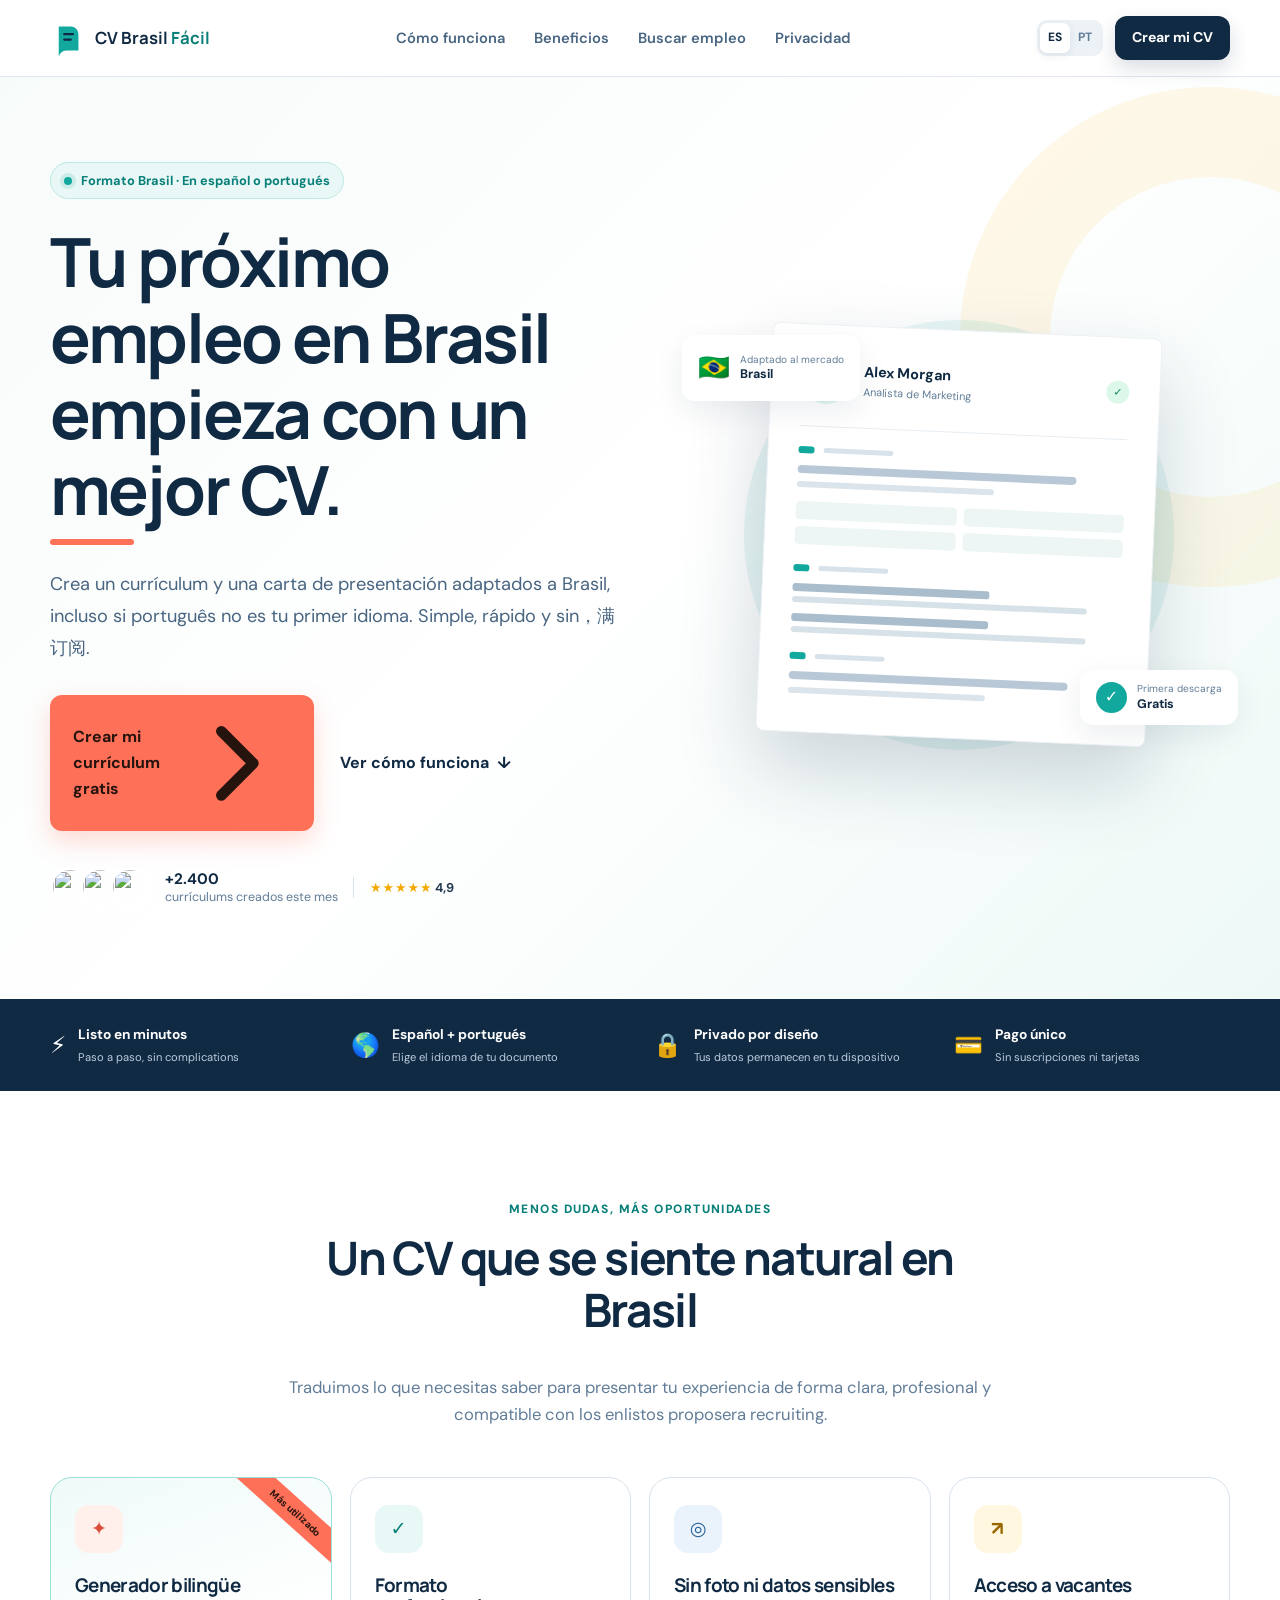
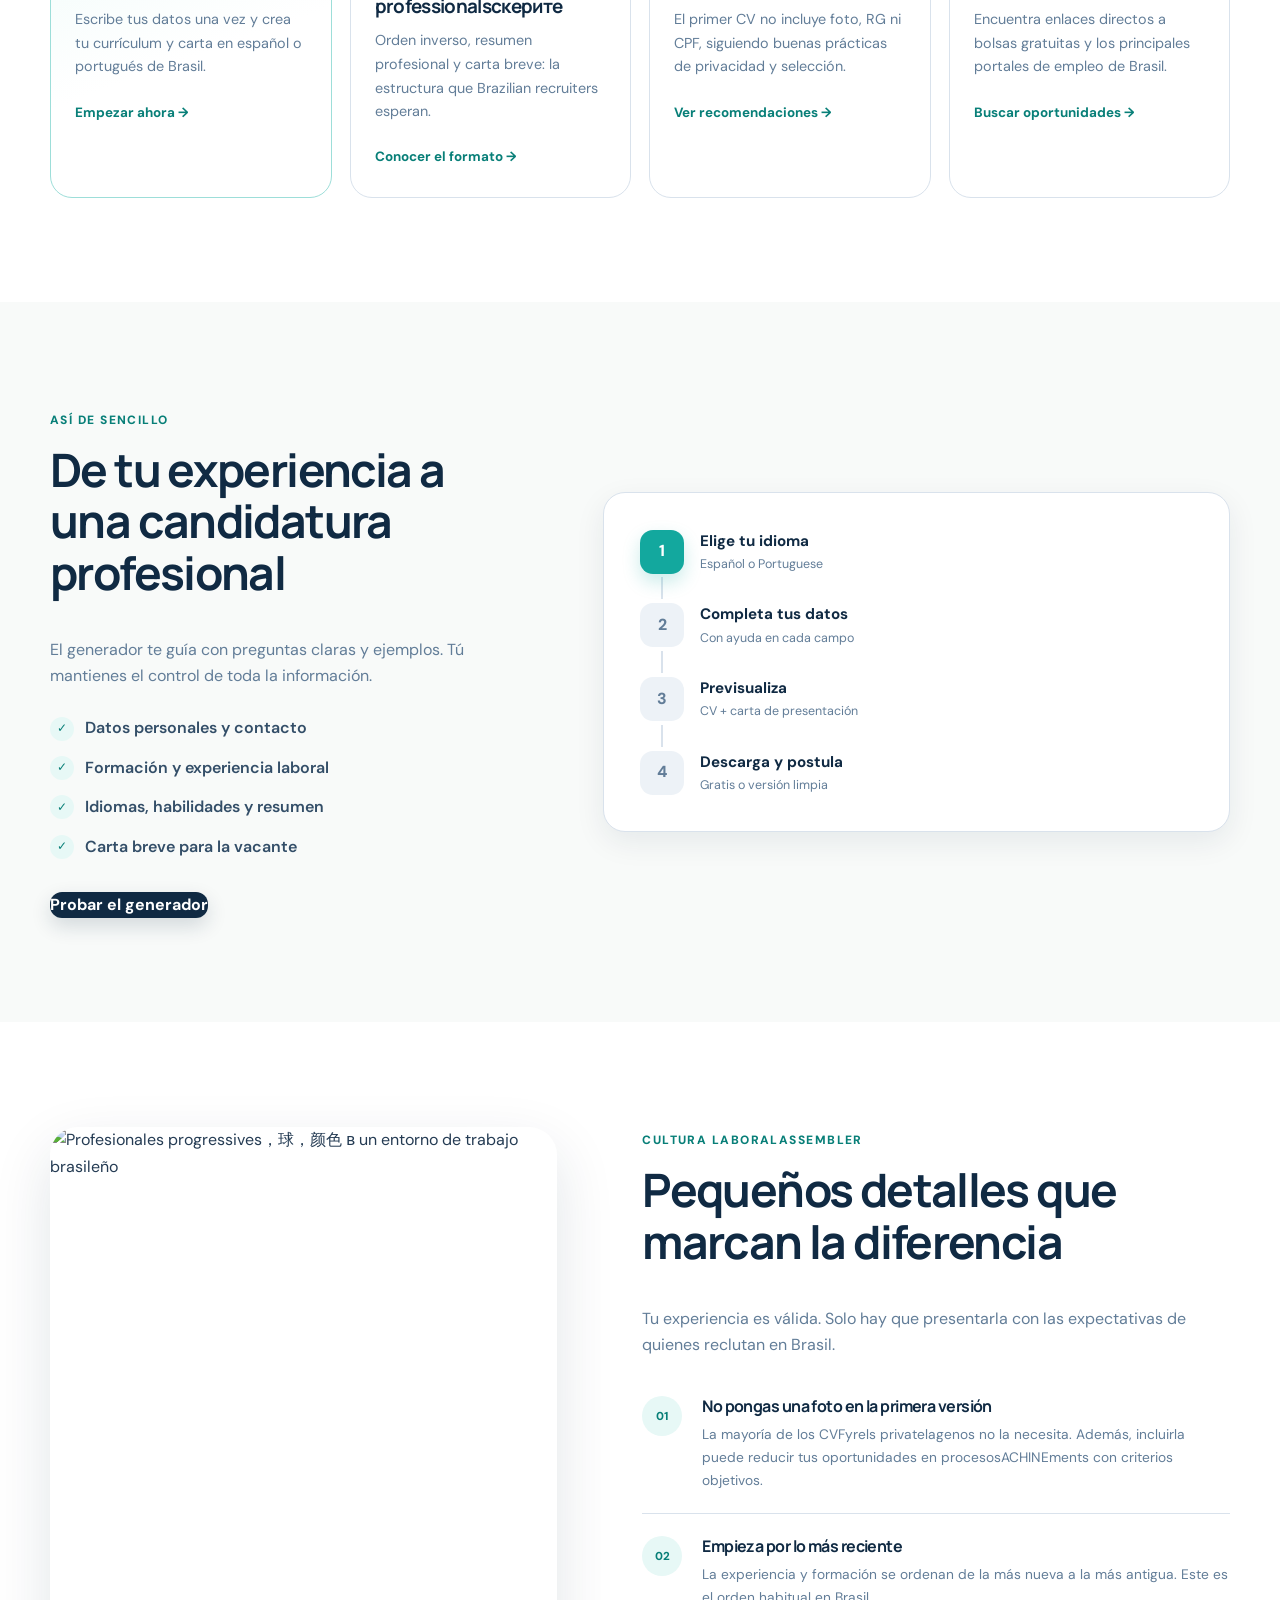
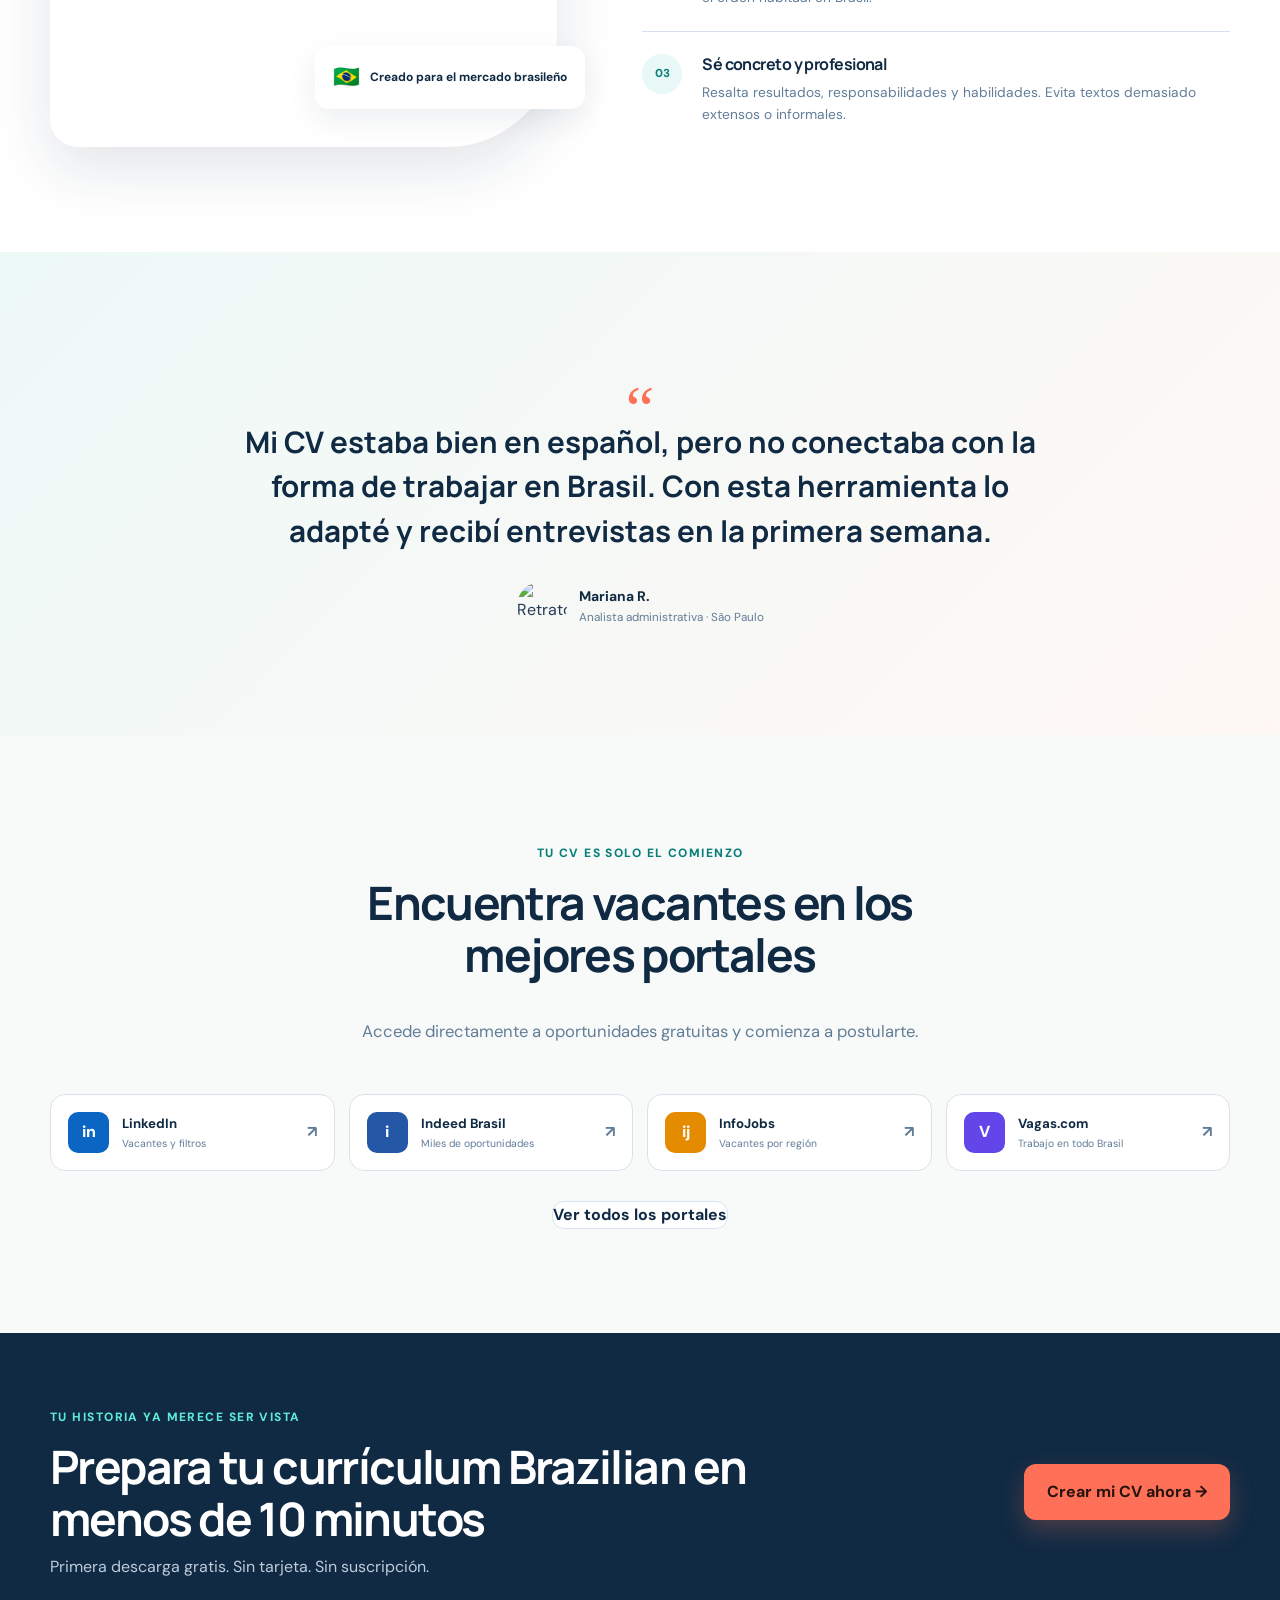
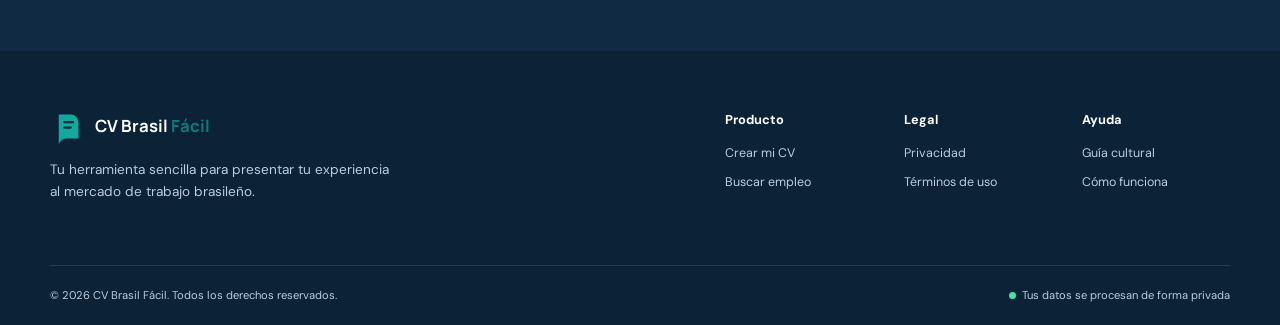
==== index.html @ 70eb1163 "Add files via upload" ====
<!DOCTYPE html>
<html lang="es">
<head>
  <meta charset="UTF-8">
  <meta name="viewport" content="width=device-width, initial-scale=1.0">
  <meta name="description" content="Crea tu currículum y carta de presentación estilo brasileño en español o portugués. Descarga gratis y encuentra empleo en los principales portales de Brasil.">
  <meta name="theme-color" content="#102a43">
  <meta property="og:title" content="CV Brasil Fácil">
  <meta property="og:description" content="Tu currículumREWINDwitz Adapted for Brazil, in minutes.">
  <meta property="og:type" content="website">
  <meta property="og:image" content="https://amp.pr/i?q=professional+person+resume+office&w=1200&h=630">
  <link rel="icon" href="data:image/svg+xml,%3Csvg xmlns='http://www.w3.org/2000/svg' viewBox='0 0 64 64'%3E%3Crect width='64' height='64' rx='16' fill='%23102a43'/%3E%3Cpath d='M18 17h22a8 8 0 0 1 8 8v22H26a8 8 0 0 0-8 8V17Z' fill='%232dd4bf'/%3E%3Cpath d='M27 27h14M27 34h10' stroke='%23102a43' stroke-width='4' stroke-linecap='round'/%3E%3C/svg%3E">
  <link rel="preconnect" href="https://fonts.googleapis.com">
  <link rel="preconnect" href="https://fonts.gstatic.com" crossorigin>
  <link href="https://fonts.googleapis.com/css2?family=DM+Sans:wght@400;500;600;700&family=Manrope:wght@600;700;800&display=swap" rel="stylesheet">
  <link rel="stylesheet" href="./styles.css">
  <title>CV Brasil Fácil</title>
  <script src="./script.js" defer></script>
</head>
<body>
  <a class="skip-link" href="#contenido">Saltar al contenido</a>

  <header class="site-header" id="inicio">
    <div class="container nav-wrap">
      <a class="brand" href="./index.html" aria-label="CV Brasil Fácil, inicio">
        <span class="brand-mark" aria-hidden="true">
          <svg viewBox="0 0 32 32" fill="none"><path d="M8 5h11a7 7 0 0 1 7 7v15H15a7 7 0 0 0-7 7V5Z" fill="currentColor"/><path d="M13 12h8M13 17h6" stroke="#102a43" stroke-width="2" stroke-linecap="round"/></svg>
        </span>
        <span>CV Brasil <strong>Fácil</strong></span>
      </a>

      <nav class="main-nav" id="main-nav" aria-label="Navegación principal">
        <a href="#como-funciona" data-i18n="navHow">Cómo funciona</a>
        <a href="#beneficios" data-i18n="navBenefits">Beneficios</a>
        <a href="./jobs.html" data-i18n="navJobs">Buscar empleo</a>
        <a href="./privacidade.html" data-i18n="navPrivacy">Privacidad</a>
      </nav>

      <div class="nav-actions">
        <div class="language-switch" role="group" aria-label="Seleccionar idioma">
          <button type="button" class="lang-btn active" data-lang="es" aria-pressed="true">ES</button>
          <button type="button" class="lang-btn" data-lang="pt" aria-pressed="false">PT</button>
        </div>
        <a class="btn btn-primary btn-small" href="./builder.html" data-i18n="navStart">Crear mi CV</a>
        <button class="menu-toggle" type="button" aria-expanded="false" aria-controls="main-nav" aria-label="Abrir menú">
          <span></span><span></span><span></span>
        </button>
      </div>
    </div>
  </header>

  <main id="contenido">
    <section class="hero">
      <div class="container hero-grid">
        <div class="hero-copy">
          <div class="eyebrow"><span class="pulse-dot"></span><span data-i18n="heroEyebrow">Formato Brasil · En español o portugués</span></div>
          <h1 data-i18n="heroTitle">Tu próximo empleo en Brasil empieza con un mejor CV.</h1>
          <p class="hero-lead" data-i18n="heroLead">Crea un currículum y una carta de presentación adaptados a Brasil, incluso si português no es tu primer idioma. Simple, rápido y sin，满订阅.</p>
          <div class="hero-actions">
            <a class="btn btn-accent btn-large" href="./builder.html">
              <span data-i18n="heroCta">Crear mi currículum gratis</span>
              <svg viewBox="0 0 20 20" aria-hidden="true"><path d="m7 4 6 6-6 6" fill="none" stroke="currentColor" stroke-width="2" stroke-linecap="round" stroke-linejoin="round"/></svg>
            </a>
            <a class="text-link" href="#como-funciona"><span data-i18n="heroSecondary">Ver cómo funciona</span><span aria-hidden="true">↓</span></a>
          </div>
          <div class="hero-proof">
            <div class="proof-avatars" aria-hidden="true">
              <img src="https://amp.pr/i?q=smiling+woman+portrait&w=80&h=80" alt="" width="40" height="40">
              <img src="https://amp.pr/i?q=young+man+portrait&w=80&h=80" alt="" width="40" height="40">
              <img src="https://amp.pr/i?q=professional+woman+portrait&w=80&h=80" alt="" width="40" height="40">
            </div>
            <p><strong>+2.400</strong><br><span data-i18n="proofText">currículums creados este mes</span></p>
            <div class="rating"><span aria-label="5 de 5 estrellas">★★★★★</span> <strong>4,9</strong></div>
          </div>
        </div>

        <div class="hero-visual" aria-label="Vista previa de un currículum professionally formatted">
          <div class="visual-orbit orbit-one"></div>
          <div class="visual-orbit orbit-two"></div>
          <div class="resume-preview">
            <div class="resume-top">
              <div class="mini-avatar">AM</div>
              <div><strong>Alex Morgan</strong><span>Analista de Marketing</span></div>
              <span class="preview-check">✓</span>
            </div>
            <div class="resume-section-line"><i></i><b></b></div>
            <div class="resume-title"></div>
            <div class="resume-title small"></div>
            <div class="resume-grid">
              <div class="skill"></div><div class="skill"></div><div class="skill"></div><div class="skill"></div>
            </div>
            <div class="resume-section-line"><i></i><b></b></div>
            <div class="resume-job"><b></b><span></span></div>
            <div class="resume-job"><b></b><span></span></div>
            <div class="resume-section-line"><i></i><b></b></div>
            <div class="resume-title"></div>
            <div class="resume-title small"></div>
          </div>
          <div class="floating-card floating-brazil">
            <span class="flag-icon">🇧🇷</span>
            <div><small data-i18n="adaptBadge">Adaptado al mercado</small><strong data-i18n="adaptValue">Brasil</strong></div>
          </div>
          <div class="floating-card floating-free">
            <span>✓</span>
            <div><small data-i18n="freeBadge">Primera descarga</small><strong data-i18n="freeValue">Gratis</strong></div>
          </div>
        </div>
      </div>
      <div class="hero-shape" aria-hidden="true"></div>
    </section>

    <section class="trust-strip" aria-label="Ventajas del servicio">
      <div class="container trust-grid">
        <div><span>⚡</span><p><strong data-i18n="trust1Title">Listo en minutos</strong><small data-i18n="trust1Text">Paso a paso, sin complications</small></p></div>
        <div><span>🌎</span><p><strong data-i18n="trust2Title">Español + portugués</strong><small data-i18n="trust2Text">Elige el idioma de tu documento</small></p></div>
        <div><span>🔒</span><p><strong data-i18n="trust3Title">Privado por diseño</strong><small data-i18n="trust3Text">Tus datos permanecen en tu dispositivo</small></p></div>
        <div><span>💳</span><p><strong data-i18n="trust4Title">Pago único</strong><small data-i18n="trust4Text">Sin suscripciones ni tarjetas</small></p></div>
      </div>
    </section>

    <section class="section" id="beneficios">
      <div class="container">
        <div class="section-heading centered">
          <span class="kicker" data-i18n="benefitsKicker">Menos dudas, más oportunidades</span>
          <h2 data-i18n="benefitsTitle">Un CV que se siente natural en Brasil</h2>
          <p data-i18n="benefitsLead">Traduimos lo que necesitas saber para presentar tu experiencia de forma clara, profesional y compatible con los enlistos proposera recruiting.</p>
        </div>

        <div class="features-grid">
          <article class="feature-card featured">
            <div class="feature-icon coral">✦</div>
            <span class="feature-tag" data-i18n="tagPopular">Más utilizado</span>
            <h3 data-i18n="feature1Title">Generador bilingüe</h3>
            <p data-i18n="feature1Text">Escribe tus datos una vez y crea tu currículum y carta en español o portugués de Brasil.</p>
            <a href="./builder.html" class="card-link" data-i18n="feature1Link">Empezar ahora →</a>
          </article>
          <article class="feature-card">
            <div class="feature-icon teal">✓</div>
            <h3 data-i18n="feature2Title">Formato professionalsскерите</h3>
            <p data-i18n="feature2Text">Orden inverso, resumen profesional y carta breve: la estructura que Brazilian recruiters esperan.</p>
            <a href="#cultural" class="card-link" data-i18n="feature2Link">Conocer el formato →</a>
          </article>
          <article class="feature-card">
            <div class="feature-icon blue">◎</div>
            <h3 data-i18n="feature3Title">Sin foto ni datos sensibles</h3>
            <p data-i18n="feature3Text">El primer CV no incluye foto, RG ni CPF, siguiendo buenas prácticas de privacidad y selección.</p>
            <a href="#cultural" class="card-link" data-i18n="feature3Link">Ver recomendaciones →</a>
          </article>
          <article class="feature-card">
            <div class="feature-icon yellow">↗</div>
            <h3 data-i18n="feature4Title">Acceso a vacantes</h3>
            <p data-i18n="feature4Text">Encuentra enlaces directos a bolsas gratuitas y los principales portales de empleo de Brasil.</p>
            <a href="./jobs.html" class="card-link" data-i18n="feature4Link">Buscar oportunidades →</a>
          </article>
        </div>
      </div>
    </section>

    <section class="section section-soft" id="como-funciona">
      <div class="container process-grid">
        <div class="process-copy">
          <span class="kicker" data-i18n="howKicker">Así de sencillo</span>
          <h2 data-i18n="howTitle">De tu experiencia a una candidatura profesional</h2>
          <p data-i18n="howLead">El generador te guía con preguntas claras y ejemplos. Tú mantienes el control de toda la información.</p>
          <ul class="check-list">
            <li><span>✓</span><span data-i18n="howPoint1">Datos personales y contacto</span></li>
            <li><span>✓</span><span data-i18n="howPoint2">Formación y experiencia laboral</span></li>
            <li><span>✓</span><span data-i18n="howPoint3">Idiomas, habilidades y resumen</span></li>
            <li><span>✓</span><span data-i18n="howPoint4">Carta breve para la vacante</span></li>
          </ul>
          <a class="btn btn-primary" href="./builder.html" data-i18n="howCta">Probar el generador</a>
        </div>

        <div class="steps-card">
          <div class="step active" data-step="1"><span>1</span><div><strong data-i18n="step1Title">Elige tu idioma</strong><small data-i18n="step1Text">Español o Portuguese</small></div></div>
          <div class="step-line"></div>
          <div class="step" data-step="2"><span>2</span><div><strong data-i18n="step2Title">Completa tus datos</strong><small data-i18n="step2Text">Con ayuda en cada campo</small></div></div>
          <div class="step-line"></div>
          <div class="step" data-step="3"><span>3</span><div><strong data-i18n="step3Title">Previsualiza</strong><small data-i18n="step3Text">CV + carta de presentación</small></div></div>
          <div class="step-line"></div>
          <div class="step" data-step="4"><span>4</span><div><strong data-i18n="step4Title">Descarga y postula</strong><small data-i18n="step4Text">Gratis o versión limpia</small></div></div>
        </div>
      </div>
    </section>

    <section class="section cultural-section" id="cultural">
      <div class="container cultural-grid">
        <div class="culture-photo">
          <img src="https://amp.pr/i?q=brazilian+professional+office+meeting&w=900&h=1100" alt="Profesionales progressives，球，颜色 в un entorno de trabajo brasileño" width="900" height="1100" loading="lazy">
          <div class="photo-note"><strong>🇧🇷</strong><span data-i18n="cultureNote">Creado para el mercado brasileño</span></div>
        </div>
        <div class="culture-copy">
          <span class="kicker" data-i18n="cultureKicker">Cultura laboralAssembler</span>
          <h2 data-i18n="cultureTitle">Pequeños detalles que marcan la diferencia</h2>
          <p data-i18n="cultureLead">Tu experiencia es válida. Solo hay que presentarla con las expectativas de quienes reclutan en Brasil.</p>

          <div class="culture-item">
            <span class="culture-number">01</span>
            <div><h3 data-i18n="culture1Title">No pongas una foto en la primera versión</h3><p data-i18n="culture1Text">La mayoría de los CVFyrels privatelagenos no la necesita. Además, incluirla puede reducir tus oportunidades en procesosACHINEments con criterios objetivos.</p></div>
          </div>
          <div class="culture-item">
            <span class="culture-number">02</span>
            <div><h3 data-i18n="culture2Title">Empieza por lo más reciente</h3><p data-i18n="culture2Text">La experiencia y formación se ordenan de la más nueva a la más antigua. Este es el orden habitual en Brasil.</p></div>
          </div>
          <div class="culture-item">
            <span class="culture-number">03</span>
            <div><h3 data-i18n="culture3Title">Sé concreto y profesional</h3><p data-i18n="culture3Text">Resalta resultados, responsabilidades y habilidades. Evita textos demasiado extensos o informales.</p></div>
          </div>
        </div>
      </div>
    </section>

    <section class="section quote-section">
      <div class="container quote-inner">
        <div class="quote-mark">“</div>
        <blockquote data-i18n="quoteText">Mi CV estaba bien en español, pero no conectaba con la forma de trabajar en Brasil. Con esta herramienta lo adapté y recibí entrevistas en la primera semana.</blockquote>
        <div class="quote-author">
          <img src="https://amp.pr/i?q=migrant+woman+smiling+portrait&w=100&h=100" alt="Retrato de Mariana, usuaria de CV Brasil Fácil" width="50" height="50" loading="lazy">
          <div><strong>Mariana R.</strong><span data-i18n="quoteRole">Analista administrativa · São Paulo</span></div>
        </div>
      </div>
    </section>

    <section class="section section-soft" id="portales">
      <div class="container">
        <div class="section-heading centered">
          <span class="kicker" data-i18n="jobsKicker">Tu CV es solo el comienzo</span>
          <h2 data-i18n="jobsTitle">Encuentra vacantes en los mejores portales</h2>
          <p data-i18n="jobsLead">Accede directamente a oportunidades gratuitas y comienza a postularte.</p>
        </div>
        <div class="portal-grid">
          <a href="https://www.linkedin.com/jobs/" target="_blank" rel="noopener noreferrer"><span class="portal-logo linkedin">in</span><span><strong>LinkedIn</strong><small data-i18n="jobsSite1">Vacantes y filtros</small></span><b>↗</b></a>
          <a href="https://br.indeed.com/" target="_blank" rel="noopener noreferrer"><span class="portal-logo indeed">i</span><span><strong>Indeed Brasil</strong><small data-i18n="jobsSite2">Miles de oportunidades</small></span><b>↗</b></a>
          <a href="https://www.infojobs.com.br/" target="_blank" rel="noopener noreferrer"><span class="portal-logo infojobs">ij</span><span><strong>InfoJobs</strong><small data-i18n="jobsSite3">Vacantes por región</small></span><b>↗</b></a>
          <a href="https://www.vagas.com.br/" target="_blank" rel="noopener noreferrer"><span class="portal-logo vagas">V</span><span><strong>Vagas.com</strong><small data-i18n="jobsSite4">Trabajo en todo Brasil</small></span><b>↗</b></a>
        </div>
        <div class="center-action"><a class="btn btn-secondary" href="./jobs.html" data-i18n="allJobs">Ver todos los portales</a></div>
      </div>
    </section>

    <section class="cta-section">
      <div class="container cta-inner">
        <div>
          <span class="kicker light" data-i18n="ctaKicker">Tu historia ya merece ser vista</span>
          <h2 data-i18n="ctaTitle">Prepara tu currículum Brazilian en menos de 10 minutos</h2>
          <p data-i18n="ctaText">Primera descarga gratis. Sin tarjeta. Sin suscripción.</p>
        </div>
        <a class="btn btn-accent btn-large" href="./builder.html" data-i18n="ctaButton">Crear mi CV ahora →</a>
      </div>
    </section>
  </main>

  <footer class="site-footer">
    <div class="container footer-top">
      <div class="footer-brand">
        <a class="brand" href="./index.html"><span class="brand-mark" aria-hidden="true"><svg viewBox="0 0 32 32" fill="none"><path d="M8 5h11a7 7 0 0 1 7 7v15H15a7 7 0 0 0-7 7V5Z" fill="currentColor"/><path d="M13 12h8M13 17h6" stroke="#102a43" stroke-width="2" stroke-linecap="round"/></svg></span><span>CV Brasil <strong>Fácil</strong></span></a>
        <p data-i18n="footerText">Tu herramienta sencilla para presentar tu experiencia al mercado de trabajo brasileño.</p>
      </div>
      <div class="footer-links">
        <div><strong data-i18n="footerProduct">Producto</strong><a href="./builder.html" data-i18n="navStart">Crear mi CV</a><a href="./jobs.html" data-i18n="navJobs">Buscar empleo</a></div>
        <div><strong data-i18n="footerLegal">Legal</strong><a href="./privacidade.html" data-i18n="navPrivacy">Privacidad</a><a href="./termos.html" data-i18n="termsLink">Términos de uso</a></div>
        <div><strong data-i18n="footerHelp">Ayuda</strong><a href="#cultural" data-i18n="cultureLink">Guía cultural</a><a href="#como-funciona" data-i18n="navHow">Cómo funciona</a></div>
      </div>
    </div>
    <div class="container footer-bottom">
      <p>© 2026 CV Brasil Fácil. <span data-i18n="rights">Todos los derechos reservados.</span></p>
      <p><span class="status-dot"></span><span data-i18n="secure">Tus datos se procesan de forma privada</span></p>
    </div>
  </footer>
</body>
</html>
---- styles.css ----
:root {
  --navy: #102a43;
  --navy-2: #163d5c;
  --ink: #243b53;
  --muted: #627d98;
  --teal: #13a89e;
  --teal-dark: #087f78;
  --teal-light: #e7f8f6;
  --coral: #ff7058;
  --coral-dark: #d94f3a;
  --coral-light: #fff0ec;
  --yellow: #ffc857;
  --cream: #f8faf9;
  --white: #ffffff;
  --line: #d9e2ec;
  --shadow: 0 22px 60px rgba(16, 42, 67, .12);
  --shadow-sm: 0 10px 30px rgba(16, 42, 67, .08);
  --radius: 22px;
  --radius-sm: 14px;
  --max: 1180px;
}

* { box-sizing: border-box; }
html { scroll-behavior: smooth; }
body {
  margin: 0;
  color: var(--ink);
  background: var(--white);
  font-family: "DM Sans", system-ui, -apple-system, sans-serif;
  font-size: 16px;
  line-height: 1.65;
  -webkit-font-smoothing: antialiased;
}
body.menu-open { overflow: hidden; }
a { color: inherit; text-decoration: none; }
button, input, textarea, select { font: inherit; }
button, a { -webkit-tap-highlight-color: transparent; }
img { display: block; max-width: 100%; }
h1, h2, h3, p { margin-top: 0; }
h1, h2, h3 { font-family: "Manrope", sans-serif; color: var(--navy); line-height: 1.12; letter-spacing: -.035em; }
h1 { font-size: clamp(2.55rem, 5.3vw, 4.9rem); }
h2 { font-size: clamp(2rem, 3.6vw, 3.2rem); }
h3 { font-size: 1.18rem; }
.container { width: min(calc(100% - 40px), var(--max)); margin-inline: auto; }
.section { padding: 104px 0; }
.section-soft { background: var(--cream); }
.skip-link { position: fixed; top: -100px; left: 16px; z-index: 1000; background: var(--navy); color: white; padding: 12px 18px; border-radius: 8px; }
.skip-link:focus { top: 16px; }

.site-header {
  position: sticky;
  top: 0;
  z-index: 100;
  background: rgba(255, 255, 255, .94);
  border-bottom: 1px solid rgba(217, 226, 236, .8);
  backdrop-filter: blur(16px);
}
.nav-wrap { height: 76px; display: flex; align-items: center; justify-content: space-between; gap: 24px; }
.brand { display: inline-flex; align-items: center; gap: 10px; color: var(--navy); font-family: "Manrope", sans-serif; font-weight: 700; font-size: 1.05rem; white-space: nowrap; }
.brand strong { color: var(--teal-dark); }
.brand-mark { width: 35px; height: 35px; display: grid; place-items: center; color: var(--teal); }
.brand-mark svg { width: 100%; height: 100%; }
.main-nav { display: flex; align-items: center; gap: 29px; }
.main-nav a { color: #486581; font-size: .92rem; font-weight: 600; transition: color .2s; }
.main-nav a:hover { color: var(--teal-dark); }
.nav-actions { display: flex; align-items: center; gap: 12px; }
.language-switch { display: flex; padding: 3px; background: #edf2f7; border-radius: 10px; }
.lang-btn { border: 0; background: transparent; color: var(--muted); padding: 5px 8px; border-radius: 7px; cursor: pointer; font-size: .75rem; font-weight: 700; }
.lang-btn.active { background: white; color: var(--navy); box-shadow: 0 2px 8px rgba(16,42,67,.09); }
.menu-toggle { display: none; width: 42px; height: 42px; border: 1px solid var(--line); border-radius: 10px; background: white; cursor: pointer; padding: 10px; }
.menu-toggle span { display: block; height: 2px; background: var(--navy); margin: 4px 0; border-radius: 2px; transition: .25s; }

.btn { display: inline-flex; align-items: center; justify-content: center; gap: 9px; border: 0; border-radius: 12px; font-weight: 700; cursor: pointer; transition: transform .2s, box-shadow .2s, background .2s; }
.btn:hover { transform: translateY(-2px); }
.btn-primary { color: white; background: var(--navy); box-shadow: 0 8px 20px rgba(16,42,67,.16); }
.btn-primary:hover { background: var(--navy-2); box-shadow: 0 12px 26px rgba(16,42,67,.22); }
.btn-accent { color: #25130e; background: var(--coral); box-shadow: 0 10px 24px rgba(255,112,88,.25); }
.btn-accent:hover { background: #ff806b; }
.btn-secondary { color: var(--navy); background: white; border: 1px solid var(--line); }
.btn-secondary:hover { border-color: var(--teal); }
.btn-small { padding: 10px 17px; font-size: .88rem; }
.btn-large { padding: 15px 23px; font-size: 1rem; }

.hero { position: relative; overflow: hidden; background: linear-gradient(135deg, #f7fbfa 0%, #fff 50%, #eef9f7 100%); padding: 85px 0 92px; }
.hero-grid { display: grid; grid-template-columns: 1.02fr .98fr; align-items: center; gap: 72px; position: relative; z-index: 2; }
.eyebrow { display: inline-flex; align-items: center; gap: 9px; color: var(--teal-dark); background: rgba(231,248,246,.88); border: 1px solid #bce9e5; border-radius: 999px; padding: 7px 13px; font-size: .8rem; font-weight: 700; margin-bottom: 24px; }
.pulse-dot { width: 8px; height: 8px; border-radius: 50%; background: var(--teal); box-shadow: 0 0 0 4px rgba(19,168,158,.14); }
.hero h1 { max-width: 680px; margin-bottom: 24px; }
.hero h1::after { content: ""; display: block; width: 84px; height: 6px; margin-top: 12px; border-radius: 8px; background: var(--coral); }
.hero-lead { max-width: 620px; color: #486581; font-size: 1.14rem; line-height: 1.75; margin-bottom: 30px; }
.hero-actions { display: flex; align-items: center; gap: 26px; flex-wrap: wrap; }
.text-link { color: var(--navy); font-weight: 700; display: inline-flex; gap: 8px; }
.text-link:hover { color: var(--teal-dark); }
.hero-proof { display: flex; align-items: center; gap: 15px; margin-top: 36px; }
.proof-avatars { display: flex; }
.proof-avatars img { width: 40px; height: 40px; border-radius: 50%; object-fit: cover; border: 3px solid white; margin-left: -10px; }
.proof-avatars img:first-child { margin-left: 0; }
.hero-proof p { font-size: .78rem; line-height: 1.35; color: var(--muted); margin: 0; }
.hero-proof p strong { color: var(--navy); font-size: .95rem; }
.rating { border-left: 1px solid var(--line); padding-left: 16px; font-size: .8rem; }
.rating span { color: #f4a900; letter-spacing: 1px; }
.hero-visual { min-height: 520px; display: grid; place-items: center; position: relative; }
.resume-preview { width: min(390px, 85%); background: white; border-radius: 8px; box-shadow: 0 35px 80px rgba(16,42,67,.19); padding: 30px; transform: rotate(2.5deg); position: relative; z-index: 2; border: 1px solid #edf1f5; }
.resume-top { display: flex; align-items: center; gap: 13px; padding-bottom: 22px; border-bottom: 1px solid #e6edf3; }
.mini-avatar { width: 49px; height: 49px; border-radius: 50%; display: grid; place-items: center; background: #dff5f2; color: var(--teal-dark); font-weight: 800; }
.resume-top div:nth-child(2) { display: flex; flex-direction: column; }
.resume-top strong { color: var(--navy); font-size: .9rem; }
.resume-top span { color: var(--muted); font-size: .68rem; }
.preview-check { margin-left: auto; width: 23px; height: 23px; border-radius: 50%; display: grid; place-items: center; background: #dcf8e9; color: #12805c !important; font-weight: 800; }
.resume-section-line { display: flex; align-items: center; gap: 9px; margin: 20px 0 12px; }
.resume-section-line i { width: 16px; height: 7px; background: var(--teal); border-radius: 3px; }
.resume-section-line b { height: 5px; width: 70px; background: #d8e2ea; border-radius: 3px; }
.resume-title { width: 85%; height: 8px; background: #b8c8d6; border-radius: 4px; margin: 8px 0; }
.resume-title.small { width: 60%; height: 6px; background: #dbe4eb; }
.resume-grid { display: grid; grid-template-columns: 1fr 1fr; gap: 7px; margin-top: 14px; }
.skill { height: 18px; background: #eef5f5; border-radius: 4px; }
.resume-job { margin: 11px 0; }
.resume-job b, .resume-job span { display: block; height: 6px; background: #d7e1e8; border-radius: 3px; margin-bottom: 5px; }
.resume-job b { width: 60%; height: 8px; background: #a9bdcc; }
.resume-job span { width: 90%; }
.floating-card { position: absolute; z-index: 3; display: flex; align-items: center; gap: 10px; padding: 12px 16px; background: white; border-radius: 13px; box-shadow: var(--shadow-sm); animation: float 4s ease-in-out infinite; }
.floating-card small, .floating-card strong { display: block; line-height: 1.35; }
.floating-card small { color: var(--muted); font-size: .63rem; }
.floating-card strong { color: var(--navy); font-size: .78rem; }
.floating-brazil { top: 60px; left: -5px; }
.floating-free { right: -8px; bottom: 70px; animation-delay: -2s; }
.floating-brazil > span { font-size: 1.6rem; }
.floating-free > span { width: 31px; height: 31px; border-radius: 50%; display: grid; place-items: center; color: white; background: var(--teal); font-weight: 800; }
.visual-orbit { position: absolute; border-radius: 50%; }
.orbit-one { width: 430px; height: 430px; background: rgba(19,168,158,.09); }
.orbit-two { width: 310px; height: 310px; border: 1px dashed rgba(19,168,158,.35); }
.hero-shape { position: absolute; width: 500px; height: 500px; right: -180px; top: 10px; border-radius: 50%; border: 90px solid rgba(255,200,87,.13); }
@keyframes float { 50% { transform: translateY(-9px); } }

.trust-strip { background: var(--navy); color: white; padding: 24px 0; }
.trust-grid { display: grid; grid-template-columns: repeat(4, 1fr); gap: 25px; }
.trust-grid > div { display: flex; align-items: center; gap: 12px; }
.trust-grid > div > span { font-size: 1.45rem; }
.trust-grid p { margin: 0; }
.trust-grid strong, .trust-grid small { display: block; }
.trust-grid strong { font-size: .86rem; }
.trust-grid small { color: #bcccdc; font-size: .7rem; margin-top: 2px; }

.section-heading { max-width: 720px; margin-bottom: 48px; }
.section-heading.centered { margin-inline: auto; text-align: center; }
.kicker { display: inline-block; color: var(--teal-dark); font-size: .75rem; font-weight: 800; letter-spacing: .12em; text-transform: uppercase; margin-bottom: 13px; }
.section-heading p { color: var(--muted); font-size: 1.04rem; }
.features-grid { display: grid; grid-template-columns: repeat(4, 1fr); gap: 18px; }
.feature-card { position: relative; border: 1px solid var(--line); border-radius: var(--radius); padding: 27px 24px; background: white; transition: transform .25s, box-shadow .25s; overflow: hidden; }
.feature-card:hover { transform: translateY(-6px); box-shadow: var(--shadow); }
.feature-card.featured { border-color: #9dded9; background: linear-gradient(160deg, #effbf9, white 55%); }
.feature-icon { width: 48px; height: 48px; border-radius: 14px; display: grid; place-items: center; font-size: 1.2rem; font-weight: 800; margin-bottom: 22px; }
.feature-icon.coral { background: var(--coral-light); color: var(--coral-dark); }
.feature-icon.teal { background: var(--teal-light); color: var(--teal-dark); }
.feature-icon.blue { background: #eaf2fb; color: #28649c; }
.feature-icon.yellow { background: #fff7df; color: #9a6800; }
.feature-tag { position: absolute; top: 22px; right: -33px; transform: rotate(42deg); background: var(--coral); color: #2e1711; font-size: .62rem; font-weight: 800; padding: 5px 37px; }
.feature-card h3 { margin-bottom: 12px; }
.feature-card p { color: var(--muted); font-size: .9rem; line-height: 1.65; }
.card-link { display: inline-block; margin-top: 8px; color: var(--teal-dark); font-size: .84rem; font-weight: 700; }
.card-link:hover { text-decoration: underline; }

.process-grid { display: grid; grid-template-columns: .85fr 1.15fr; align-items: center; gap: 90px; }
.process-copy p { color: var(--muted); }
.check-list { list-style: none; padding: 0; margin: 26px 0 32px; display: grid; gap: 13px; }
.check-list li { display: flex; align-items: center; gap: 11px; color: #334e68; font-weight: 600; }
.check-list li > span:first-child { width: 24px; height: 24px; border-radius: 50%; display: grid; place-items: center; background: var(--teal-light); color: var(--teal-dark); font-size: .75rem; font-weight: 800; }
.steps-card { background: white; border: 1px solid var(--line); padding: 36px; border-radius: var(--radius); box-shadow: var(--shadow-sm); }
.step { display: flex; align-items: center; gap: 16px; }
.step > span { width: 44px; height: 44px; flex: 0 0 auto; display: grid; place-items: center; border-radius: 13px; color: var(--muted); background: #edf2f7; font-weight: 800; }
.step.active > span { color: white; background: var(--teal); box-shadow: 0 8px 18px rgba(19,168,158,.22); }
.step div { display: flex; flex-direction: column; }
.step strong { color: var(--navy); font-size: .95rem; }
.step small { color: var(--muted); font-size: .78rem; }
.step-line { height: 22px; width: 2px; background: var(--line); margin: 3px 0 3px 21px; }

.cultural-grid { display: grid; grid-template-columns: .86fr 1.14fr; align-items: center; gap: 85px; }
.culture-photo { position: relative; }
.culture-photo img { width: 100%; max-height: 620px; object-fit: cover; border-radius: 28px 28px 110px 28px; box-shadow: var(--shadow); }
.photo-note { position: absolute; right: -28px; bottom: 38px; display: flex; align-items: center; gap: 10px; background: white; border-radius: 14px; padding: 14px 18px; box-shadow: var(--shadow-sm); }
.photo-note strong { font-size: 1.35rem; }
.photo-note span { color: var(--navy); font-size: .75rem; font-weight: 700; }
.culture-copy > p { color: var(--muted); }
.culture-item { display: grid; grid-template-columns: 44px 1fr; gap: 16px; padding: 22px 0; border-bottom: 1px solid var(--line); }
.culture-item:last-child { border-bottom: 0; }
.culture-number { width: 40px; height: 40px; display: grid; place-items: center; border-radius: 50%; background: var(--teal-light); color: var(--teal-dark); font-size: .72rem; font-weight: 800; }
.culture-item h3 { margin: 2px 0 7px; font-size: 1rem; }
.culture-item p { color: var(--muted); font-size: .86rem; margin: 0; }

.quote-section { background: linear-gradient(135deg, #edf9f7, #fff8f5); }
.quote-inner { max-width: 820px; text-align: center; }
.quote-mark { color: var(--coral); font-family: Georgia, serif; font-size: 4rem; height: 48px; }
blockquote { font-family: "Manrope", sans-serif; color: var(--navy); font-size: clamp(1.25rem, 2.4vw, 1.85rem); font-weight: 700; line-height: 1.5; margin: 16px 0 28px; }
.quote-author { display: inline-flex; align-items: center; gap: 12px; text-align: left; }
.quote-author img { border-radius: 50%; object-fit: cover; }
.quote-author div { display: flex; flex-direction: column; }
.quote-author strong { color: var(--navy); font-size: .87rem; }
.quote-author span { color: var(--muted); font-size: .73rem; }

.portal-grid { display: grid; grid-template-columns: repeat(4, 1fr); gap: 14px; }
.portal-grid > a { display: flex; align-items: center; gap: 13px; background: white; border: 1px solid var(--line); border-radius: 15px; padding: 17px; transition: transform .2s, border-color .2s; }
.portal-grid > a:hover { transform: translateY(-3px); border-color: var(--teal); }
.portal-logo { width: 41px; height: 41px; border-radius: 10px; display: grid; place-items: center; color: white; font-weight: 800; }
.portal-logo.linkedin { background: #0a66c2; }
.portal-logo.indeed { background: #2557a7; }
.portal-logo.infojobs { background: #e48b00; }
.portal-logo.vagas { background: #6246ea; }
.portal-grid a > span:nth-child(2) { display: flex; flex-direction: column; }
.portal-grid strong { color: var(--navy); font-size: .83rem; }
.portal-grid small { color: var(--muted); font-size: .65rem; }
.portal-grid b { margin-left: auto; color: var(--muted); }
.center-action { text-align: center; margin-top: 30px; }

.cta-section { padding: 70px 0; background: var(--navy); }
.cta-inner { display: flex; align-items: center; justify-content: space-between; gap: 40px; }
.cta-inner h2 { color: white; margin-bottom: 10px; max-width: 760px; }
.cta-inner p { color: #bcccdc; margin: 0; }
.kicker.light { color: #5eead4; }

.site-footer { background: #0b2237; color: #bcccdc; padding-top: 58px; }
.footer-top { display: grid; grid-template-columns: 1.2fr 1fr; gap: 70px; padding-bottom: 48px; }
.footer-brand .brand { color: white; margin-bottom: 15px; }
.footer-brand p { max-width: 340px; font-size: .85rem; }
.footer-links { display: grid; grid-template-columns: repeat(3, 1fr); gap: 30px; }
.footer-links > div { display: flex; flex-direction: column; gap: 9px; }
.footer-links strong { color: white; font-size: .8rem; margin-bottom: 4px; }
.footer-links a { font-size: .78rem; }
.footer-links a:hover { color: #5eead4; }
.footer-bottom { border-top: 1px solid rgba(188,204,220,.16); padding: 20px 0; display: flex; justify-content: space-between; gap: 20px; }
.footer-bottom p { margin: 0; font-size: .7rem; }
.status-dot { display: inline-block; width: 7px; height: 7px; border-radius: 50%; background: #48e0a5; margin-right: 6px; }

/* Builder */
.builder-page { background: var(--cream); }
.builder-header { padding: 48px 0 28px; }
.builder-header h1 { font-size: clamp(2rem, 4vw, 3.4rem); margin-bottom: 12px; }
.builder-header p { color: var(--muted); max-width: 690px; }
.builder-layout { display: grid; grid-template-columns: minmax(0, 1.08fr) minmax(360px, .92fr); gap: 26px; align-items: start; padding-bottom: 90px; }
.form-panel, .preview-panel { background: white; border: 1px solid var(--line); border-radius: var(--radius); box-shadow: var(--shadow-sm); }
.form-panel { padding: 28px; }
.progress-head { display: flex; align-items: center; justify-content: space-between; margin-bottom: 10px; }
.progress-head strong { color: var(--navy); font-size: .85rem; }
.progress-head span { color: var(--muted); font-size: .76rem; }
.progress-bar { height: 6px; background: #e8eef2; border-radius: 6px; overflow: hidden; margin-bottom: 32px; }
.progress-bar div { height: 100%; width: 25%; background: linear-gradient(90deg, var(--teal), #53d2c8); border-radius: inherit; transition: width .35s; }
.form-step { display: none; }
.form-step.active { display: block; }
.form-step h2 { font-size: 1.45rem; margin-bottom: 7px; }
.form-intro { color: var(--muted); font-size: .84rem; margin-bottom: 23px; }
.field-grid { display: grid; grid-template-columns: 1fr 1fr; gap: 17px; }
.field { display: flex; flex-direction: column; gap: 7px; }
.field.full { grid-column: 1 / -1; }
.field label { color: var(--navy); font-size: .77rem; font-weight: 700; }
.field input, .field textarea, .field select { width: 100%; border: 1px solid #ccd8e2; border-radius: 10px; background: #fbfdfd; color: var(--ink); padding: 11px 12px; outline: none; transition: border-color .2s, box-shadow .2s; }
.field textarea { min-height: 92px; resize: vertical; }
.field input:focus, .field textarea:focus, .field select:focus { border-color: var(--teal); box-shadow: 0 0 0 3px rgba(19,168,158,.12); }
.field-hint { color: var(--muted); font-size: .7rem; }
.form-nav { display: flex; justify-content: space-between; gap: 12px; margin-top: 28px; padding-top: 22px; border-top: 1px solid var(--line); }
.preview-panel { position: sticky; top: 98px; overflow: hidden; }
.preview-head { padding: 18px 20px; border-bottom: 1px solid var(--line); display: flex; justify-content: space-between; align-items: center; }
.preview-head strong { color: var(--navy); font-size: .84rem; }
.preview-tabs { display: flex; gap: 6px; }
.preview-tab { border: 0; background: #edf2f7; color: var(--muted); padding: 6px 9px; border-radius: 7px; font-size: .68rem; cursor: pointer; }
.preview-tab.active { background: var(--teal-light); color: var(--teal-dark); }
.document-wrap { padding: 20px; background: #edf2f5; max-height: 680px; overflow: auto; }
.document { background: white; min-height: 760px; padding: 42px; color: #263b4f; box-shadow: 0 4px 15px rgba(16,42,67,.1); font-size: .74rem; }
.document.watermarked { position: relative; overflow: hidden; }
.document.watermarked::after { content: "CV BRASIL FÁCIL • VERSÃO GRÁTIS"; position: absolute; left: 50%; top: 50%; transform: translate(-50%,-50%) rotate(-34deg); color: rgba(16,42,67,.08); font-size: 1.15rem; font-weight: 800; white-space: nowrap; pointer-events: none; }
.doc-header { border-bottom: 3px solid var(--teal); padding-bottom: 15px; margin-bottom: 18px; }
.doc-header h3 { font-size: 1.5rem; margin-bottom: 3px; }
.doc-header p { margin: 0; color: var(--teal-dark); font-weight: 700; }
.doc-contact { display: flex; flex-wrap: wrap; gap: 5px 14px; margin-top: 8px; color: #627d98; font-size: .65rem; }
.doc-section { margin-top: 18px; }
.doc-section h4 { color: var(--navy); font-size: .72rem; text-transform: uppercase; letter-spacing: .1em; border-bottom: 1px solid #d9e2ec; padding-bottom: 5px; margin-bottom: 9px; }
.doc-item { margin-bottom: 11px; }
.doc-item strong { color: var(--navy); font-size: .75rem; }
.doc-item span { color: #627d98; }
.doc-item p { margin: 3px 0 0; font-size: .7rem; }
.doc-letter p { margin-bottom: 10px; font-size: .72rem; }
.doc-empty { color: #9aaabd; font-style: italic; }
.preview-actions { padding: 16px 20px; border-top: 1px solid var(--line); display: grid; grid-template-columns: 1fr 1fr; gap: 10px; }
.preview-actions .btn { font-size: .78rem; padding: 11px; }
.full-span { grid-column: 1 / -1; }

/* Jobs */
.page-hero { padding: 72px 0 55px; background: linear-gradient(135deg, #eefaf8, #fff); }
.page-hero h1 { max-width: 760px; font-size: clamp(2.3rem, 5vw, 4rem); }
.page-hero p { color: var(--muted); max-width: 680px; font-size: 1.05rem; }
.jobs-search { display: flex; gap: 10px; max-width: 720px; margin-top: 28px; }
.jobs-search input { flex: 1; min-width: 0; border: 1px solid #cbd7e1; border-radius: 11px; padding: 13px 15px; outline: none; }
.jobs-search button { border: 0; border-radius: 11px; padding: 12px 20px; background: var(--navy); color: white; font-weight: 700; cursor: pointer; }
.jobs-list { display: grid; grid-template-columns: repeat(2, 1fr); gap: 16px; }
.job-card { display: flex; align-items: center; gap: 16px; background: white; border: 1px solid var(--line); border-radius: 16px; padding: 20px; transition: .2s; }
.job-card:hover { transform: translateY(-3px); box-shadow: var(--shadow-sm); border-color: #acdcd8; }
.job-card .portal-logo { width: 50px; height: 50px; flex: 0 0 auto; }
.job-card div { display: flex; flex-direction: column; }
.job-card strong { color: var(--navy); }
.job-card small { color: var(--muted); }
.job-card b { margin-left: auto; color: var(--teal-dark); }
.info-banner { display: flex; gap: 16px; align-items: flex-start; background: var(--teal-light); border: 1px solid #b9e6e2; border-radius: 16px; padding: 20px; margin-bottom: 28px; }
.info-banner > span { font-size: 1.5rem; }
.info-banner strong { color: var(--navy); }
.info-banner p { margin: 3px 0 0; color: #486581; font-size: .86rem; }

/* Legal */
.legal-page { background: var(--cream); }
.legal-wrap { display: grid; grid-template-columns: 250px 1fr; gap: 60px; padding: 65px 0 100px; }
.legal-nav { position: sticky; top: 105px; align-self: start; background: white; border: 1px solid var(--line); border-radius: 15px; padding: 20px; }
.legal-nav strong { display: block; color: var(--navy); margin-bottom: 10px; }
.legal-nav a { display: block; color: var(--muted); font-size: .8rem; padding: 6px 0; }
.legal-content { background: white; border: 1px solid var(--line); border-radius: var(--radius); padding: 42px; }
.legal-content h1 { font-size: clamp(2rem, 4vw, 3.3rem); }
.legal-content h2 { font-size: 1.35rem; margin-top: 35px; }
.legal-content p, .legal-content li { color: #486581; font-size: .92rem; }
.legal-content ul { padding-left: 20px; }
.updated { color: var(--muted); font-size: .8rem; }

.modal { border: 0; border-radius: 18px; padding: 0; max-width: 460px; width: calc(100% - 28px); box-shadow: 0 25px 80px rgba(0,0,0,.25); }
.modal::backdrop { background: rgba(8,25,42,.72); backdrop-filter: blur(4px); }
.modal-content { padding: 28px; }
.modal-content h2 { font-size: 1.5rem; }
.modal-content > p { color: var(--muted); font-size: .88rem; }
.pix-box { background: var(--cream); border: 1px solid var(--line); border-radius: 14px; padding: 20px; text-align: center; margin: 20px 0; }
.pix-symbol { font-size: 2rem; }
.pix-box strong { display: block; color: var(--navy); font-size: 1.5rem; margin: 6px 0; }
.pix-box small { color: var(--muted); }
.pix-note { background: #fff7df; color: #705000; padding: 12px; border-radius: 10px; font-size: .76rem; }
.modal-actions { display: flex; gap: 10px; margin-top: 18px; }
.modal-actions .btn { flex: 1; }

@media (max-width: 980px) {
  .main-nav { position: fixed; inset: 76px 0 auto; background: white; padding: 24px 20px 30px; display: none; flex-direction: column; align-items: flex-start; gap: 20px; box-shadow: 0 18px 30px rgba(16,42,67,.12); }
  .main-nav.open { display: flex; }
  .menu-toggle { display: block; }
  .menu-toggle.active span:nth-child(1) { transform: translateY(6px) rotate(45deg); }
  .menu-toggle.active span:nth-child(2) { opacity: 0; }
  .menu-toggle.active span:nth-child(3) { transform: translateY(-6px) rotate(-45deg); }
  .hero-grid { grid-template-columns: 1fr; }
  .hero-copy { text-align: center; }
  .hero h1, .hero-lead { margin-inline: auto; }
  .hero-actions, .hero-proof { justify-content: center; }
  .hero-visual { min-height: 500px; }
  .features-grid { grid-template-columns: 1fr 1fr; }
  .trust-grid { grid-template-columns: 1fr 1fr; }
  .process-grid, .cultural-grid { grid-template-columns: 1fr; gap: 55px; }
  .process-copy { max-width: 650px; }
  .culture-photo { max-width: 570px; }
  .portal-grid { grid-template-columns: 1fr 1fr; }
  .builder-layout { grid-template-columns: 1fr; }
  .preview-panel { position: static; }
  .document-wrap { max-height: none; }
}

@media (max-width: 680px) {
  .container { width: min(calc(100% - 28px), var(--max)); }
  .section { padding: 76px 0; }
  .nav-wrap { height: 68px; }
  .nav-actions .btn { display: none; }
  .main-nav { top: 68px; }
  .hero { padding: 62px 0 65px; }
  .hero h1 { font-size: 2.55rem; }
  .hero-lead { font-size: 1rem; }
  .hero-actions { flex-direction: column; }
  .hero-visual { min-height: 410px; margin-top: 20px; }
  .resume-preview { width: 300px; padding: 22px; }
  .floating-brazil { left: 0; top: 25px; }
  .floating-free { right: 0; bottom: 30px; }
  .trust-grid { grid-template-columns: 1fr; gap: 14px; }
  .features-grid, .portal-grid, .jobs-list { grid-template-columns: 1fr; }
  .process-grid { gap: 38px; }
  .steps-card { padding: 24px; }
  .culture-photo img { border-radius: 22px 22px 75px 22px; }
  .photo-note { right: -7px; bottom: 20px; }
  .cta-inner { align-items: flex-start; flex-direction: column; }
  .footer-top { grid-template-columns: 1fr; gap: 35px; }
  .footer-links { gap: 16px; }
  .footer-bottom { flex-direction: column; }
  .field-grid { grid-template-columns: 1fr; }
  .field.full { grid-column: auto; }
  .form-panel { padding: 20px; }
  .document { padding: 28px 22px; }
  .preview-actions { grid-template-columns: 1fr; }
  .full-span { grid-column: auto; }
  .jobs-search { flex-direction: column; }
  .legal-wrap { grid-template-columns: 1fr; gap: 25px; padding-top: 35px; }
  .legal-nav { position: static; }
  .legal-content { padding: 25px; }
}

@media (prefers-reduced-motion: no-preference) {
  .feature-card, .portal-grid > a, .job-card { transition: transform .25s, box-shadow .25s, border-color .25s; }
}

@media print {
  body * { visibility: hidden; }
  #document, #document * { visibility: visible; }
  #document { position: absolute; inset: 0; width: 100%; min-height: auto; padding: 15mm; box-shadow: none; }
  #document::after { display: none; }
}
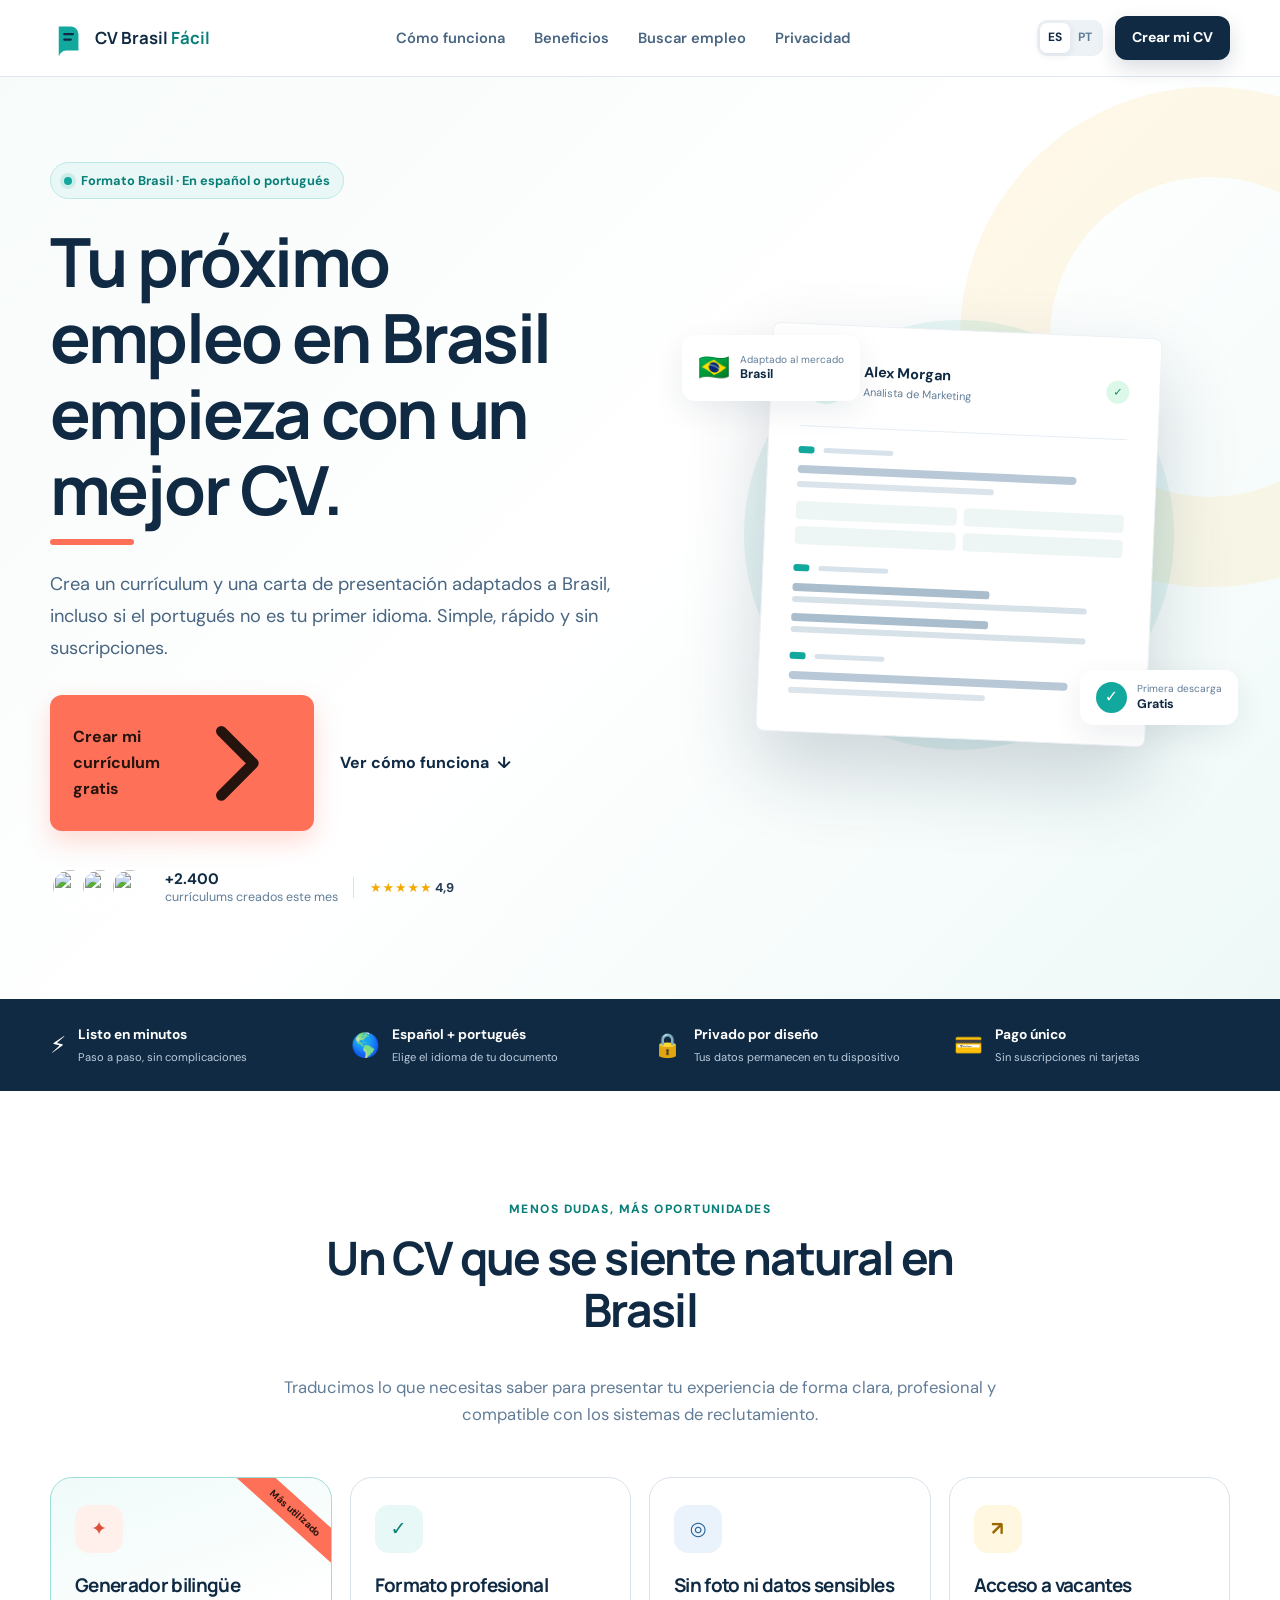
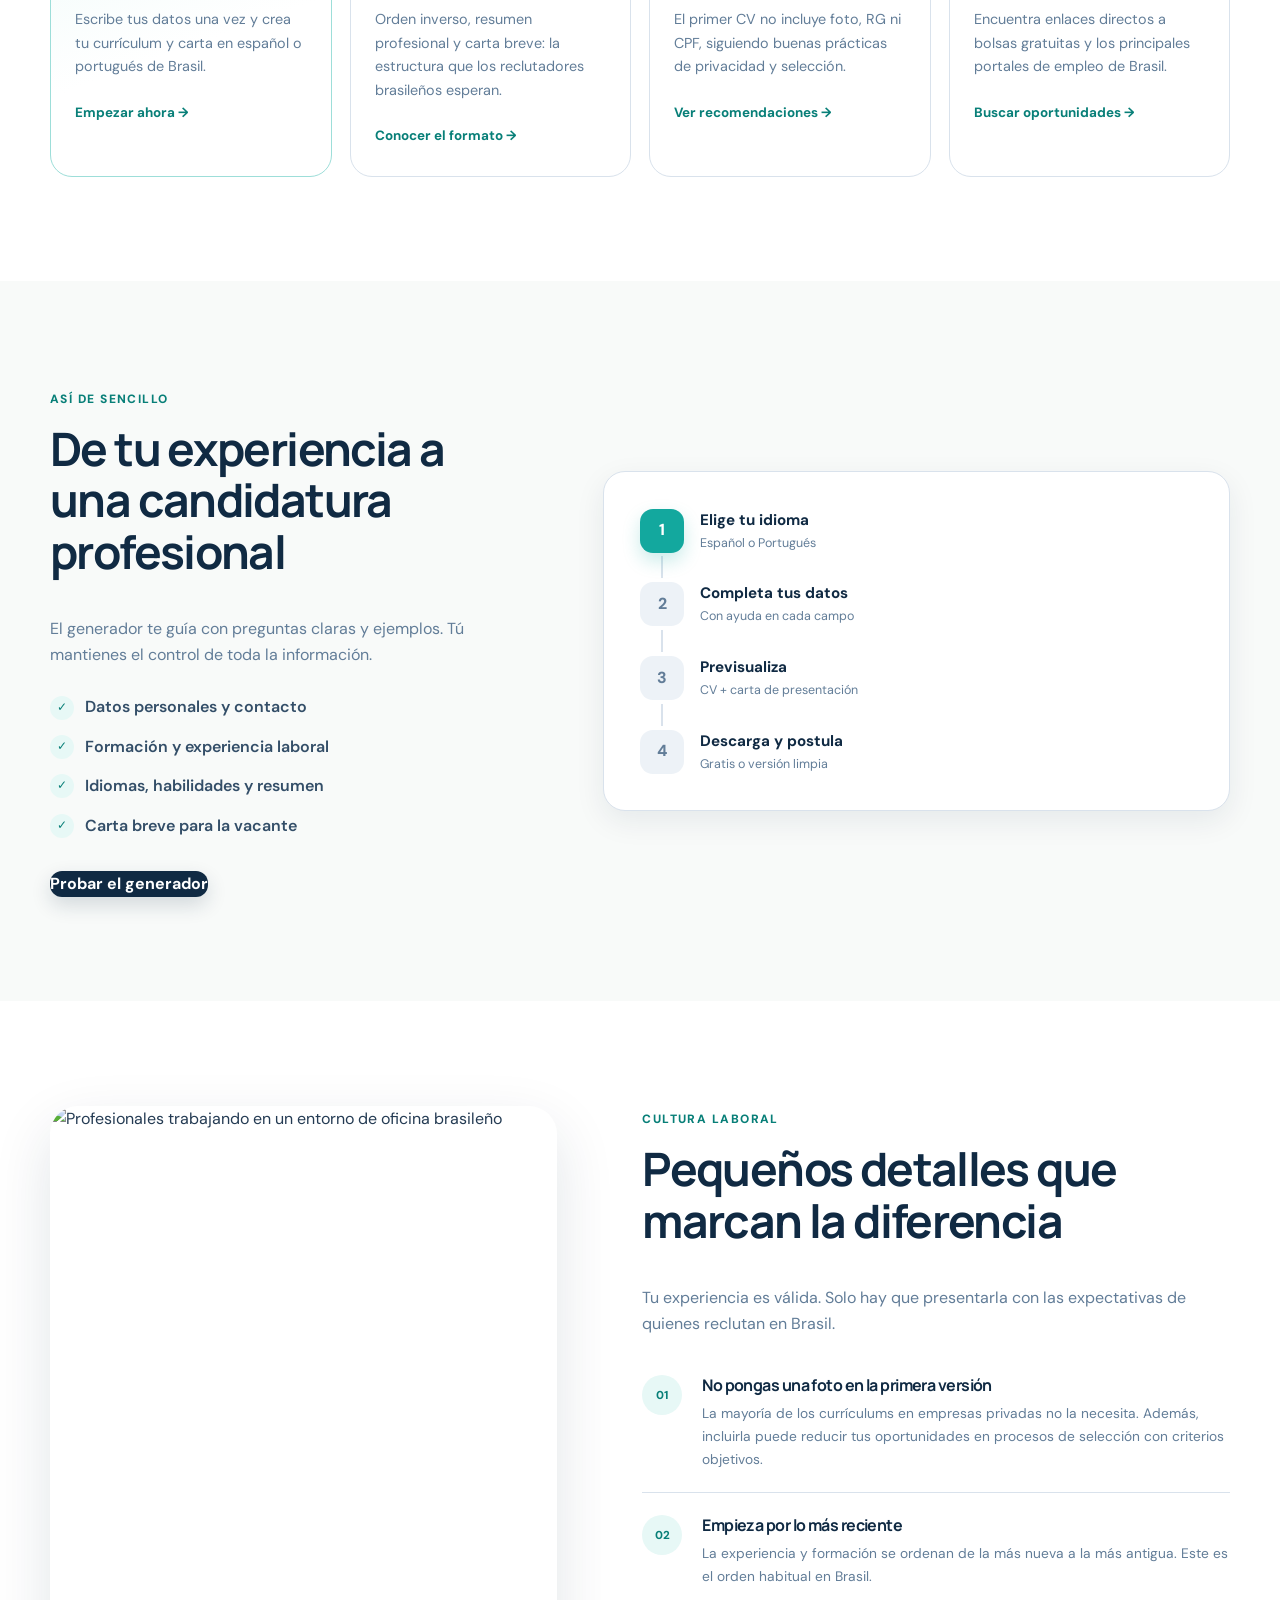
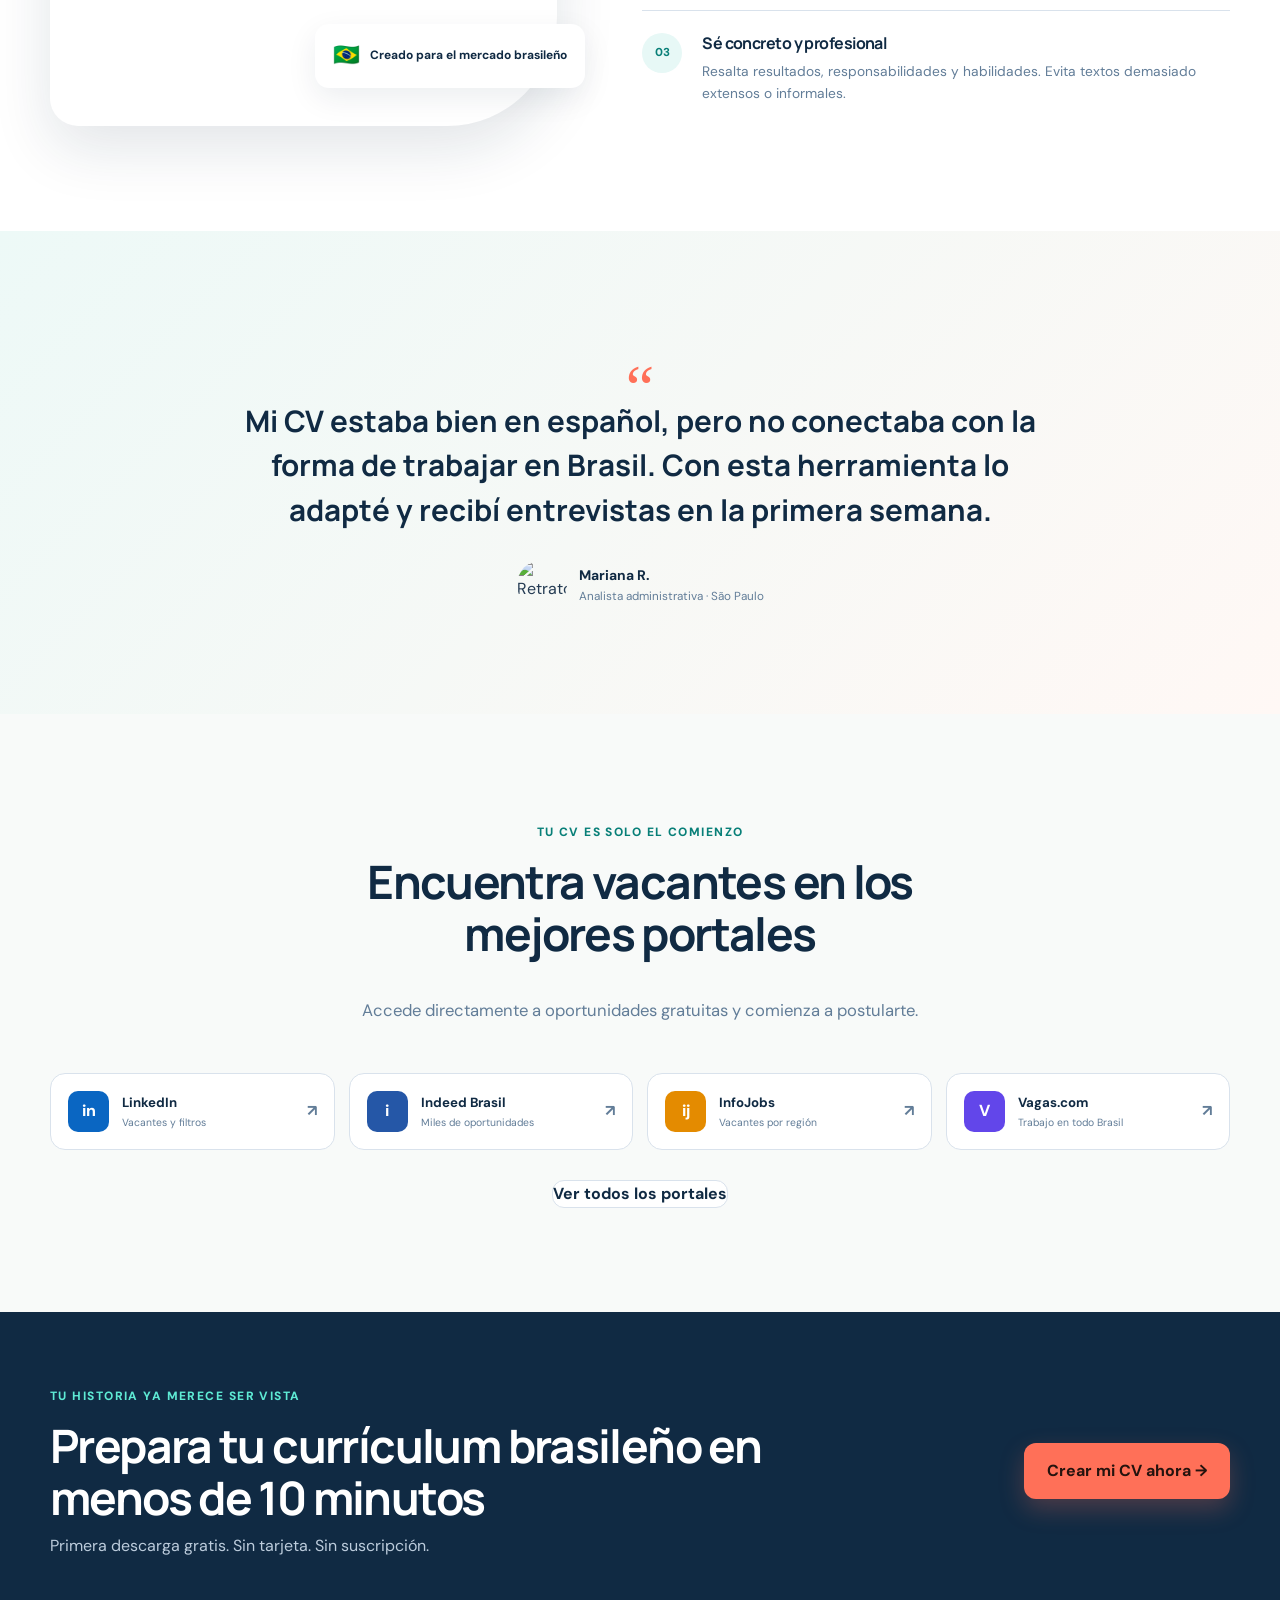
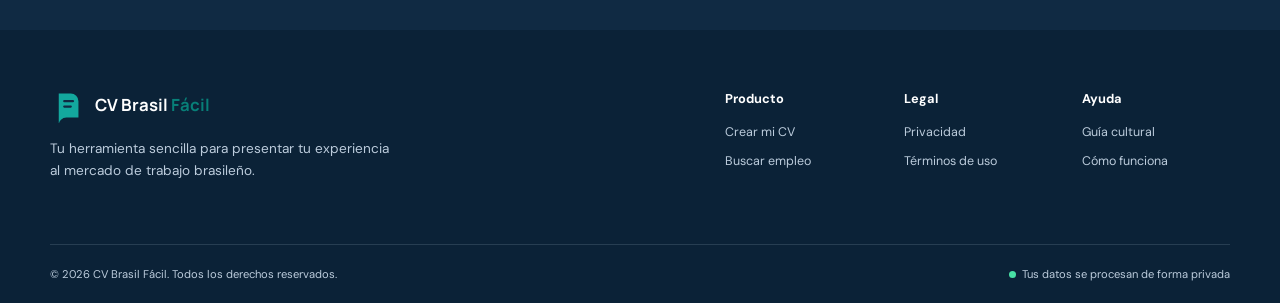
==== commit 387782dd: "Actualizar index.html" ====
--- a/index.html
+++ b/index.html
@@ -6,7 +6,7 @@
   <meta name="description" content="Crea tu currículum y carta de presentación estilo brasileño en español o portugués. Descarga gratis y encuentra empleo en los principales portales de Brasil.">
   <meta name="theme-color" content="#102a43">
   <meta property="og:title" content="CV Brasil Fácil">
-  <meta property="og:description" content="Tu currículumREWINDwitz Adapted for Brazil, in minutes.">
+  <meta property="og:description" content="Tu currículum adaptado a Brasil, en minutos.">
   <meta property="og:type" content="website">
   <meta property="og:image" content="https://amp.pr/i?q=professional+person+resume+office&w=1200&h=630">
   <link rel="icon" href="data:image/svg+xml,%3Csvg xmlns='http://www.w3.org/2000/svg' viewBox='0 0 64 64'%3E%3Crect width='64' height='64' rx='16' fill='%23102a43'/%3E%3Cpath d='M18 17h22a8 8 0 0 1 8 8v22H26a8 8 0 0 0-8 8V17Z' fill='%232dd4bf'/%3E%3Cpath d='M27 27h14M27 34h10' stroke='%23102a43' stroke-width='4' stroke-linecap='round'/%3E%3C/svg%3E">
@@ -55,7 +55,7 @@
         <div class="hero-copy">
           <div class="eyebrow"><span class="pulse-dot"></span><span data-i18n="heroEyebrow">Formato Brasil · En español o portugués</span></div>
           <h1 data-i18n="heroTitle">Tu próximo empleo en Brasil empieza con un mejor CV.</h1>
-          <p class="hero-lead" data-i18n="heroLead">Crea un currículum y una carta de presentación adaptados a Brasil, incluso si português no es tu primer idioma. Simple, rápido y sin，满订阅.</p>
+          <p class="hero-lead" data-i18n="heroLead">Crea un currículum y una carta de presentación adaptados a Brasil, incluso si el portugués no es tu primer idioma. Simple, rápido y sin suscripciones.</p>
           <div class="hero-actions">
             <a class="btn btn-accent btn-large" href="./builder.html">
               <span data-i18n="heroCta">Crear mi currículum gratis</span>
@@ -74,7 +74,7 @@
           </div>
         </div>
 
-        <div class="hero-visual" aria-label="Vista previa de un currículum professionally formatted">
+        <div class="hero-visual" aria-label="Vista previa de un currículum con formato profesional">
           <div class="visual-orbit orbit-one"></div>
           <div class="visual-orbit orbit-two"></div>
           <div class="resume-preview">
@@ -111,7 +111,7 @@
 
     <section class="trust-strip" aria-label="Ventajas del servicio">
       <div class="container trust-grid">
-        <div><span>⚡</span><p><strong data-i18n="trust1Title">Listo en minutos</strong><small data-i18n="trust1Text">Paso a paso, sin complications</small></p></div>
+        <div><span>⚡</span><p><strong data-i18n="trust1Title">Listo en minutos</strong><small data-i18n="trust1Text">Paso a paso, sin complicaciones</small></p></div>
         <div><span>🌎</span><p><strong data-i18n="trust2Title">Español + portugués</strong><small data-i18n="trust2Text">Elige el idioma de tu documento</small></p></div>
         <div><span>🔒</span><p><strong data-i18n="trust3Title">Privado por diseño</strong><small data-i18n="trust3Text">Tus datos permanecen en tu dispositivo</small></p></div>
         <div><span>💳</span><p><strong data-i18n="trust4Title">Pago único</strong><small data-i18n="trust4Text">Sin suscripciones ni tarjetas</small></p></div>
@@ -123,7 +123,7 @@
         <div class="section-heading centered">
           <span class="kicker" data-i18n="benefitsKicker">Menos dudas, más oportunidades</span>
           <h2 data-i18n="benefitsTitle">Un CV que se siente natural en Brasil</h2>
-          <p data-i18n="benefitsLead">Traduimos lo que necesitas saber para presentar tu experiencia de forma clara, profesional y compatible con los enlistos proposera recruiting.</p>
+          <p data-i18n="benefitsLead">Traducimos lo que necesitas saber para presentar tu experiencia de forma clara, profesional y compatible con los sistemas de reclutamiento.</p>
         </div>
 
         <div class="features-grid">
@@ -136,8 +136,8 @@
           </article>
           <article class="feature-card">
             <div class="feature-icon teal">✓</div>
-            <h3 data-i18n="feature2Title">Formato professionalsскерите</h3>
-            <p data-i18n="feature2Text">Orden inverso, resumen profesional y carta breve: la estructura que Brazilian recruiters esperan.</p>
+            <h3 data-i18n="feature2Title">Formato profesional</h3>
+            <p data-i18n="feature2Text">Orden inverso, resumen profesional y carta breve: la estructura que los reclutadores brasileños esperan.</p>
             <a href="#cultural" class="card-link" data-i18n="feature2Link">Conocer el formato →</a>
           </article>
           <article class="feature-card">
@@ -172,7 +172,7 @@
         </div>
 
         <div class="steps-card">
-          <div class="step active" data-step="1"><span>1</span><div><strong data-i18n="step1Title">Elige tu idioma</strong><small data-i18n="step1Text">Español o Portuguese</small></div></div>
+          <div class="step active" data-step="1"><span>1</span><div><strong data-i18n="step1Title">Elige tu idioma</strong><small data-i18n="step1Text">Español o Portugués</small></div></div>
           <div class="step-line"></div>
           <div class="step" data-step="2"><span>2</span><div><strong data-i18n="step2Title">Completa tus datos</strong><small data-i18n="step2Text">Con ayuda en cada campo</small></div></div>
           <div class="step-line"></div>
@@ -186,17 +186,17 @@
     <section class="section cultural-section" id="cultural">
       <div class="container cultural-grid">
         <div class="culture-photo">
-          <img src="https://amp.pr/i?q=brazilian+professional+office+meeting&w=900&h=1100" alt="Profesionales progressives，球，颜色 в un entorno de trabajo brasileño" width="900" height="1100" loading="lazy">
+          <img src="https://amp.pr/i?q=brazilian+professional+office+meeting&w=900&h=1100" alt="Profesionales trabajando en un entorno de oficina brasileño" width="900" height="1100" loading="lazy">
           <div class="photo-note"><strong>🇧🇷</strong><span data-i18n="cultureNote">Creado para el mercado brasileño</span></div>
         </div>
         <div class="culture-copy">
-          <span class="kicker" data-i18n="cultureKicker">Cultura laboralAssembler</span>
+          <span class="kicker" data-i18n="cultureKicker">Cultura laboral</span>
           <h2 data-i18n="cultureTitle">Pequeños detalles que marcan la diferencia</h2>
           <p data-i18n="cultureLead">Tu experiencia es válida. Solo hay que presentarla con las expectativas de quienes reclutan en Brasil.</p>
 
           <div class="culture-item">
             <span class="culture-number">01</span>
-            <div><h3 data-i18n="culture1Title">No pongas una foto en la primera versión</h3><p data-i18n="culture1Text">La mayoría de los CVFyrels privatelagenos no la necesita. Además, incluirla puede reducir tus oportunidades en procesosACHINEments con criterios objetivos.</p></div>
+            <div><h3 data-i18n="culture1Title">No pongas una foto en la primera versión</h3><p data-i18n="culture1Text">La mayoría de los currículums en empresas privadas no la necesita. Además, incluirla puede reducir tus oportunidades en procesos de selección con criterios objetivos.</p></div>
           </div>
           <div class="culture-item">
             <span class="culture-number">02</span>
@@ -242,7 +242,7 @@
       <div class="container cta-inner">
         <div>
           <span class="kicker light" data-i18n="ctaKicker">Tu historia ya merece ser vista</span>
-          <h2 data-i18n="ctaTitle">Prepara tu currículum Brazilian en menos de 10 minutos</h2>
+          <h2 data-i18n="ctaTitle">Prepara tu currículum brasileño en menos de 10 minutos</h2>
           <p data-i18n="ctaText">Primera descarga gratis. Sin tarjeta. Sin suscripción.</p>
         </div>
         <a class="btn btn-accent btn-large" href="./builder.html" data-i18n="ctaButton">Crear mi CV ahora →</a>
@@ -268,4 +268,4 @@
     </div>
   </footer>
 </body>
-</html>
+</html>
